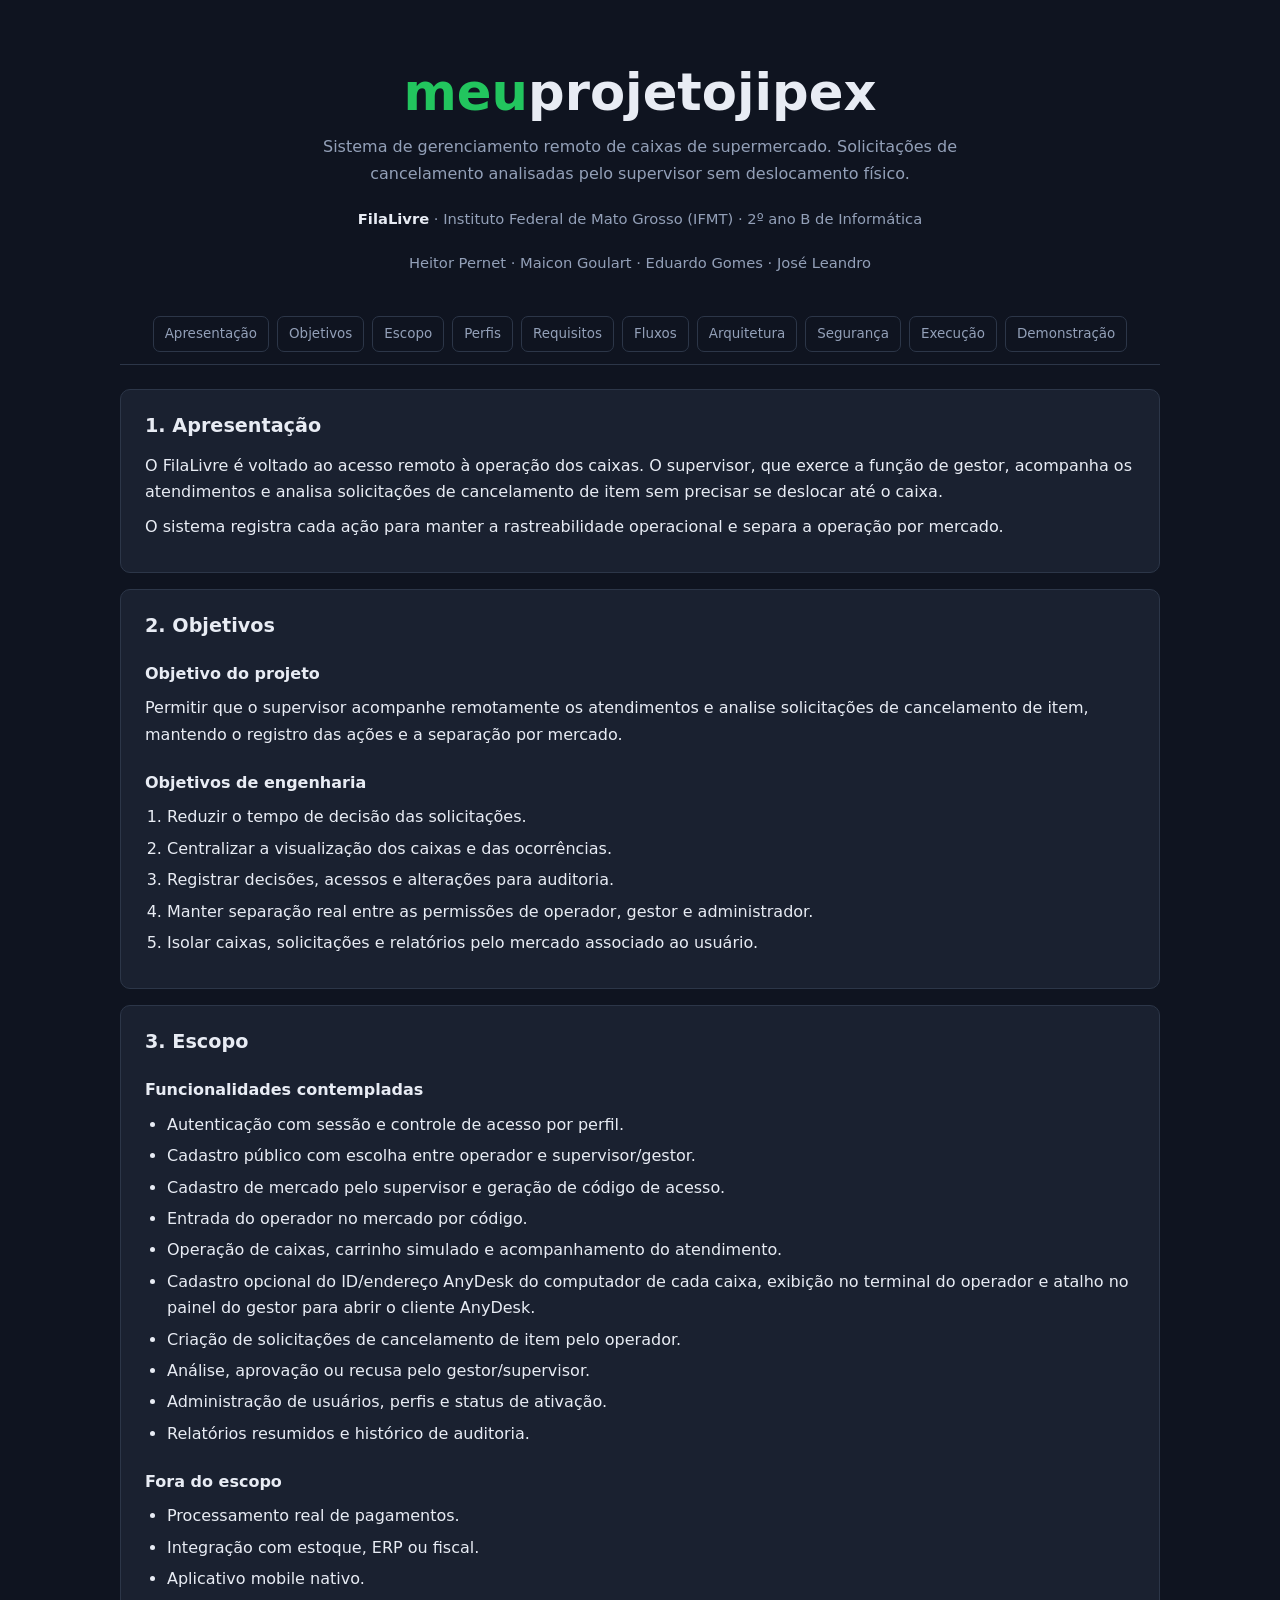
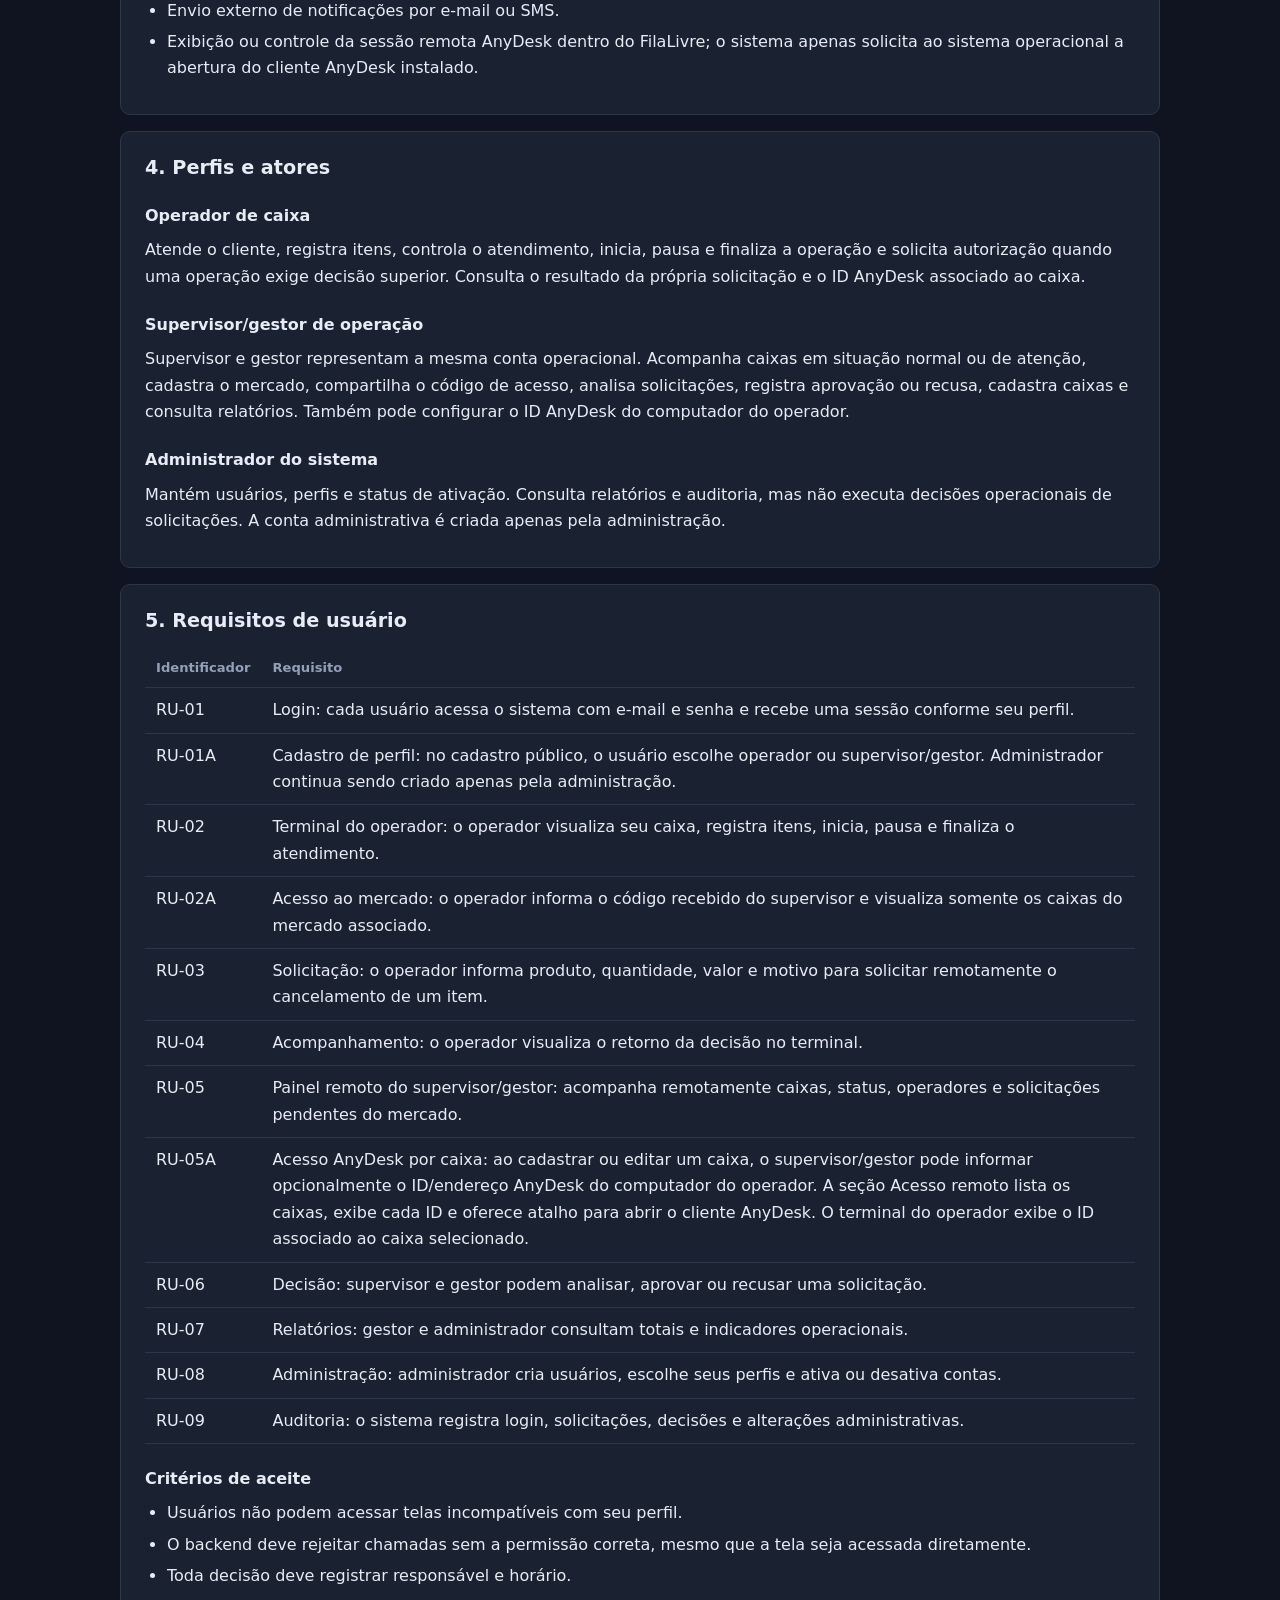
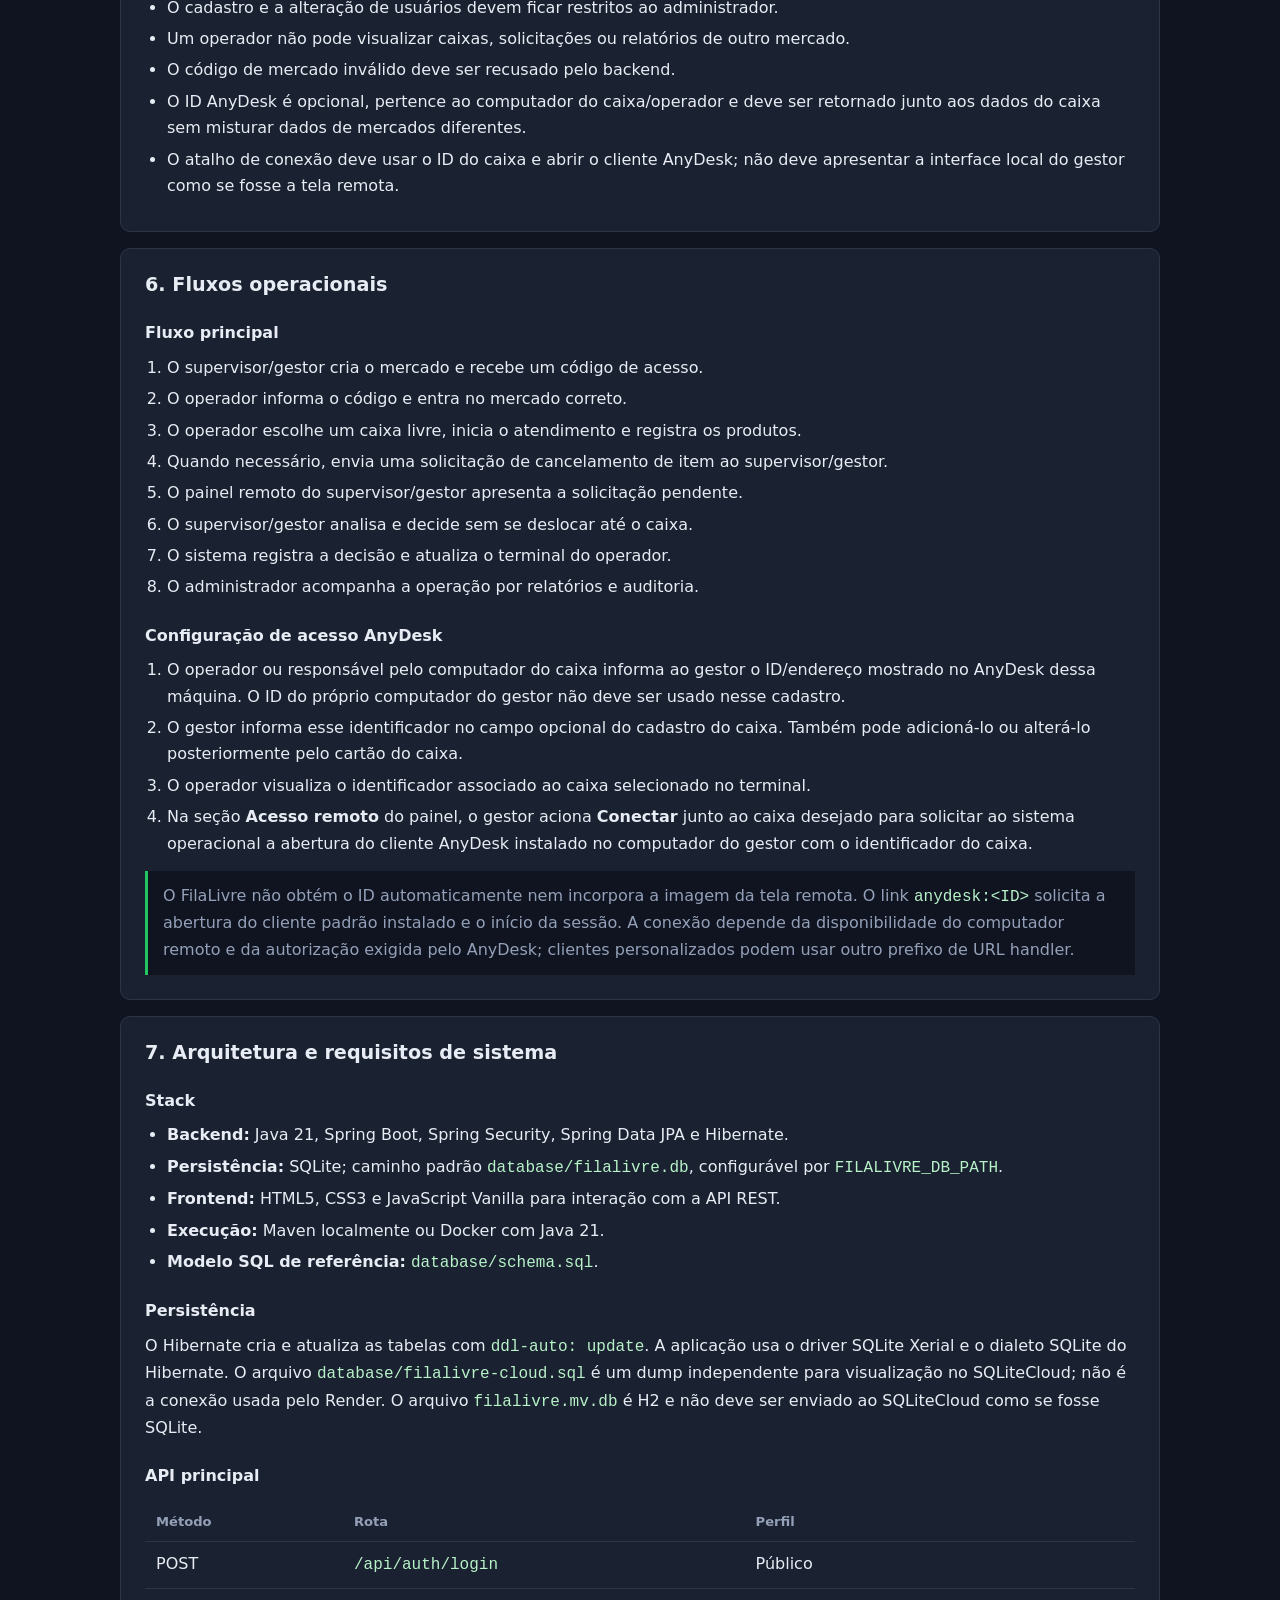
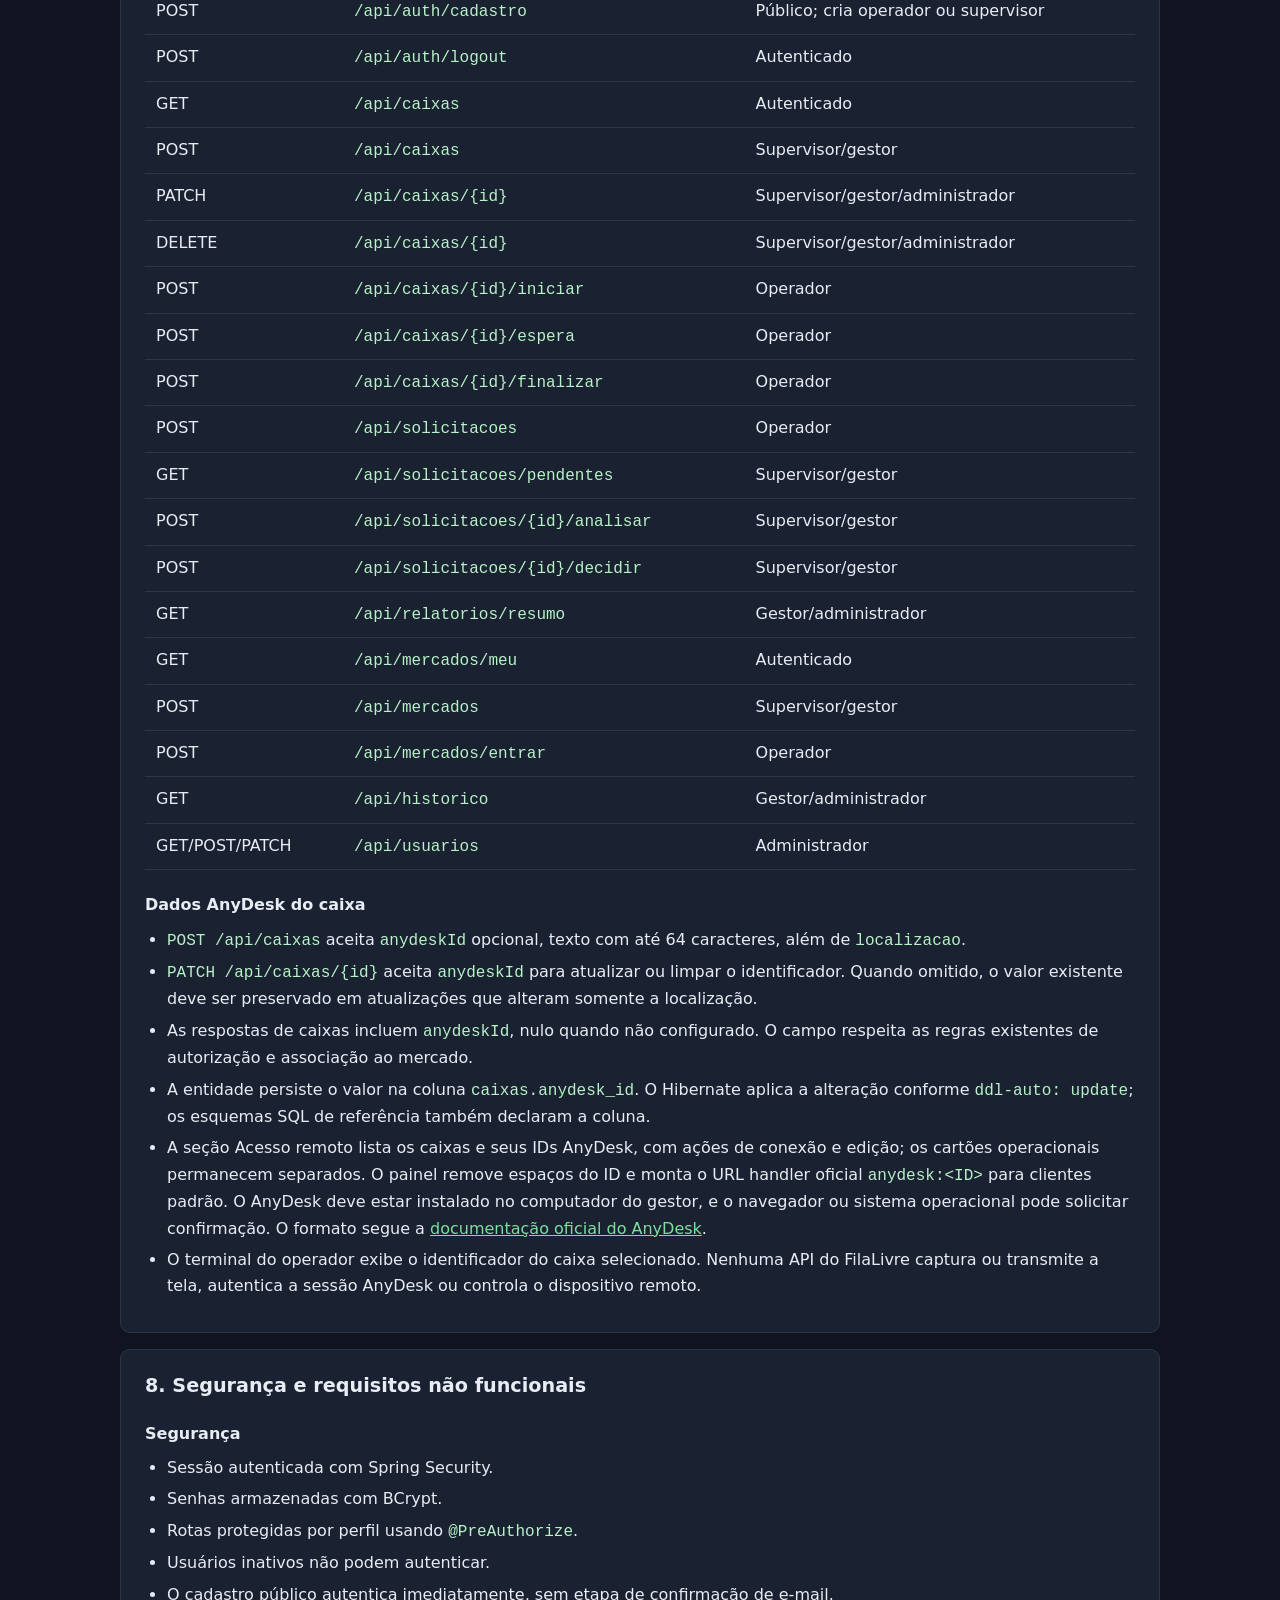
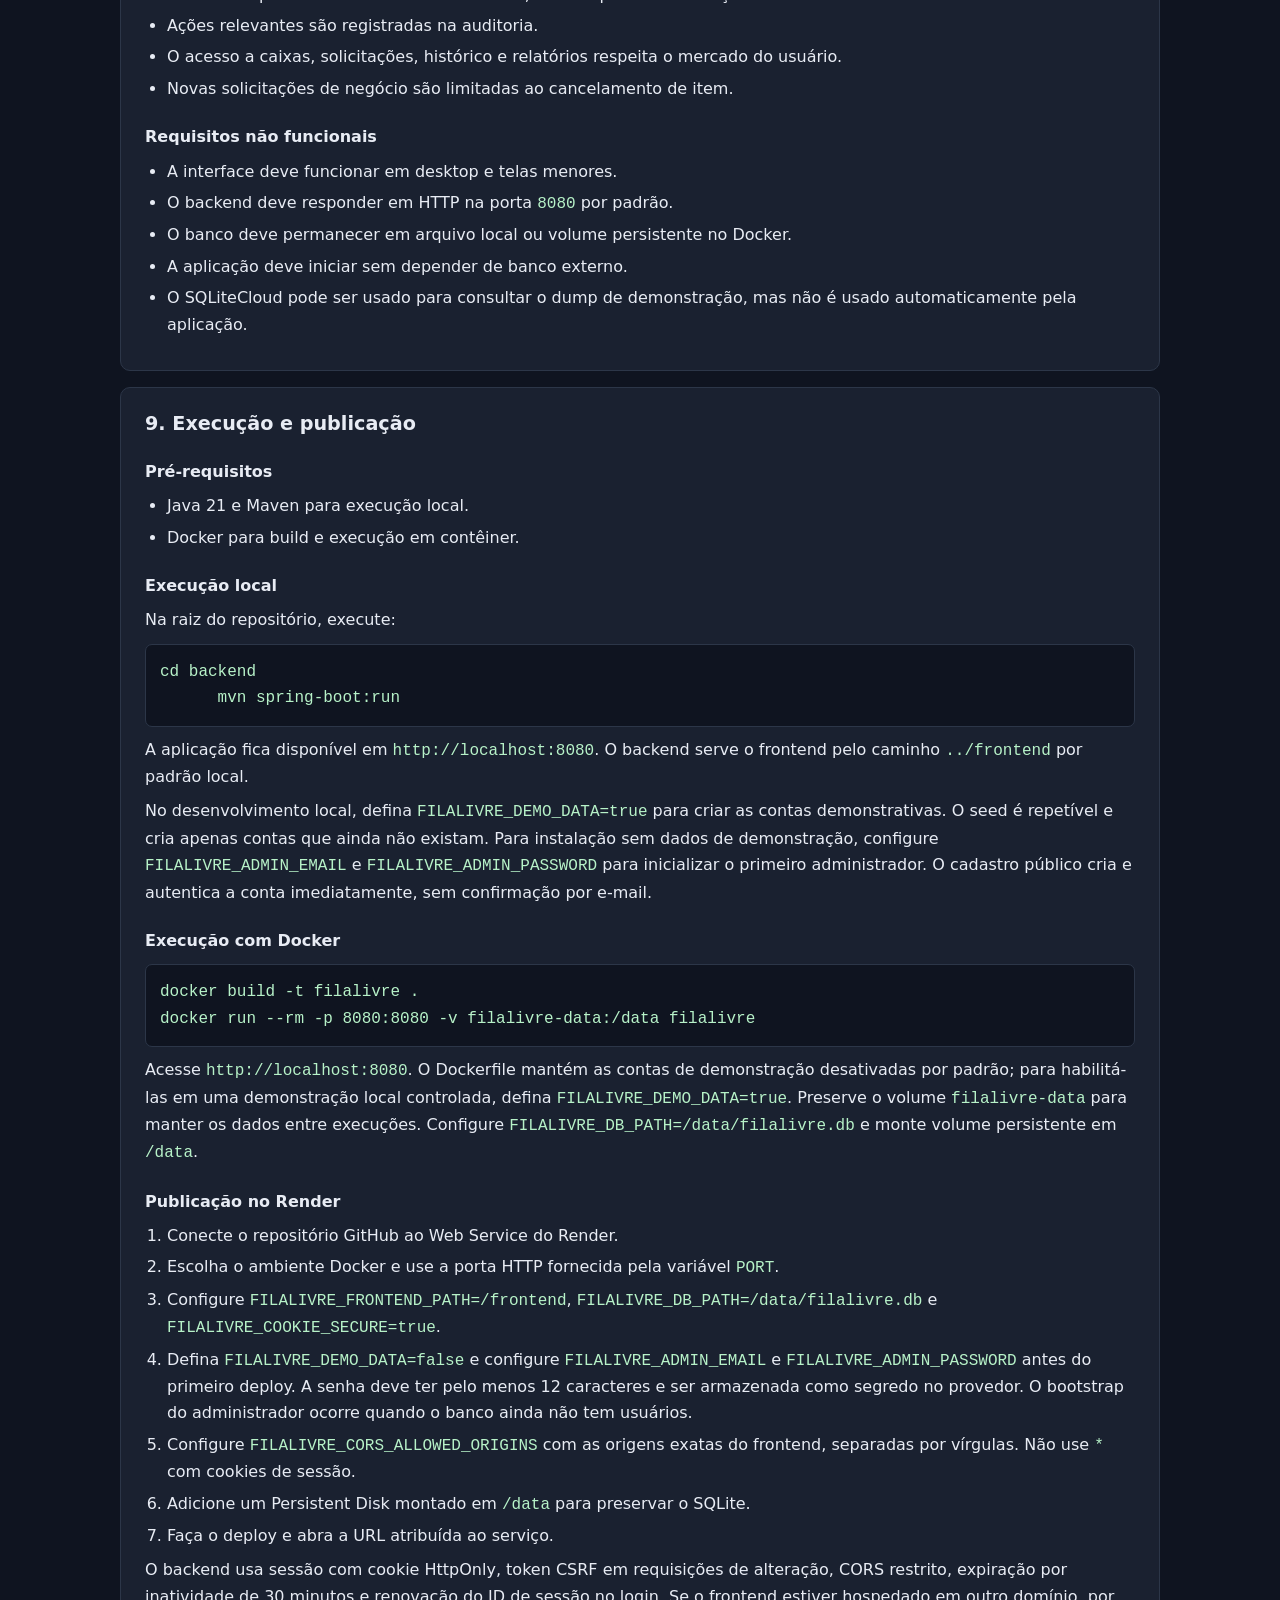
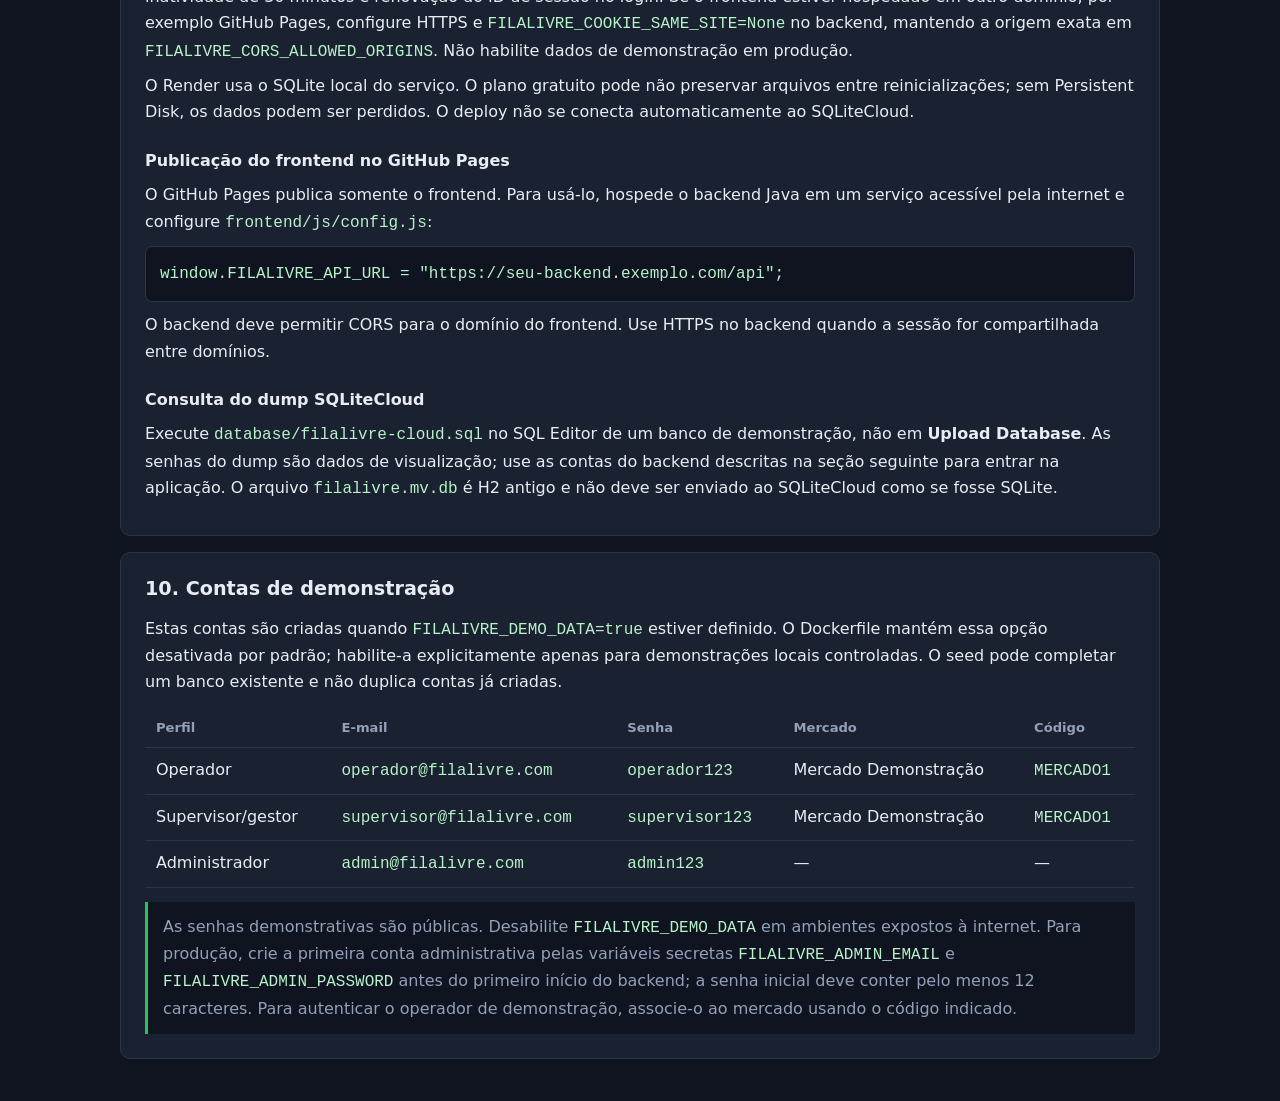
==== meuprojetojipex.html @ 3b7a2c9c "arrumando" ====
<!DOCTYPE html>
<html lang="pt-BR">
<head>
  <meta charset="UTF-8">
  <meta name="viewport" content="width=device-width, initial-scale=1.0">
  <meta name="description" content="Documento do projeto FilaLivre: escopo, requisitos, arquitetura e execução.">
  <title>meuprojetojipex</title>
  <style>
    :root {
      color-scheme: dark;
      --bg: #0f1420;
      --surface: #1a2130;
      --border: #2c3648;
      --text: #e8ecf4;
      --muted: #93a0b8;
      --green: #22c55e;
    }
    * { box-sizing: border-box; }
    html { scroll-behavior: smooth; }
    body { margin: 0; background: var(--bg); color: var(--text); font: 16px/1.65 "Segoe UI", system-ui, -apple-system, sans-serif; }
    a { color: #7ddf9d; }
    .page { width: min(100% - 32px, 1040px); margin: 0 auto; }
    .hero { padding: 64px 0 28px; text-align: center; }
    .hero h1 { margin: 0; font-size: clamp(2rem, 5vw, 3.2rem); line-height: 1.1; font-weight: 800; overflow-wrap: anywhere; }
    .hero h1 span { color: var(--green); }
    .hero p { max-width: 680px; margin: 14px auto 0; color: var(--muted); }
    .identity { margin-top: 20px; color: var(--muted); font-size: .92rem; }
    .identity strong { color: var(--text); }
    nav { position: sticky; top: 0; z-index: 2; display: flex; flex-wrap: wrap; justify-content: center; gap: 8px; padding: 12px 0; background: var(--bg); border-bottom: 1px solid var(--border); }
    nav a { padding: 6px 11px; color: var(--muted); text-decoration: none; border: 1px solid var(--border); border-radius: 7px; font-size: .84rem; }
    nav a:hover, nav a:focus-visible { color: var(--text); border-color: var(--green); }
    main { display: grid; gap: 16px; padding: 24px 0 48px; }
    section { min-width: 0; padding: 24px; background: var(--surface); border: 1px solid var(--border); border-radius: 10px; scroll-margin-top: 76px; }
    h2 { margin: 0 0 14px; font-size: 1.2rem; line-height: 1.3; }
    h3 { margin: 22px 0 8px; font-size: 1rem; }
    h3:first-child { margin-top: 0; }
    p { margin: 8px 0; }
    ul, ol { margin: 8px 0; padding-left: 22px; }
    li + li { margin-top: 5px; }
    .table-wrap { overflow-x: auto; margin: 12px 0; }
    table { width: 100%; border-collapse: collapse; min-width: 560px; }
    th, td { padding: 9px 11px; border-bottom: 1px solid var(--border); text-align: left; vertical-align: top; }
    th { color: var(--muted); font-size: .82rem; }
    code, pre { font-family: ui-monospace, SFMono-Regular, Consolas, monospace; }
    code { overflow-wrap: anywhere; color: #b7f2c8; }
    pre { overflow-x: auto; margin: 10px 0; padding: 14px; background: var(--bg); border: 1px solid var(--border); border-radius: 7px; }
    .callout { margin-top: 14px; padding: 12px 15px; border-left: 3px solid var(--green); background: var(--bg); color: var(--muted); }
    footer { padding: 0 0 30px; color: var(--muted); text-align: center; font-size: .84rem; }
    @media (max-width: 600px) { .hero { padding-top: 40px; } section { padding: 18px; } nav { justify-content: flex-start; } }
    @media print {
      :root { color-scheme: light; --bg: #fff; --surface: #fff; --border: #cbd2dc; --text: #17202d; --muted: #4c596b; --green: #16803a; }
      body { background: #fff; color: var(--text); }
      nav { display: none; }
      .hero { padding-top: 16px; }
      section { break-inside: avoid; }
      a { color: inherit; }
      pre, .callout { background: #f5f7f9; }
    }
  </style>
</head>
<body>
  <div class="page">
    <header class="hero">
      <h1><span>meu</span>projetojipex</h1>
      <p>Sistema de gerenciamento remoto de caixas de supermercado. Solicitações de cancelamento analisadas pelo supervisor sem deslocamento físico.</p>
      <div class="identity"><strong>FilaLivre</strong> · Instituto Federal de Mato Grosso (IFMT) · 2º ano B de Informática</div>
      <div class="identity">Heitor Pernet · Maicon Goulart · Eduardo Gomes · José Leandro</div>
    </header>
    <nav aria-label="Seções do documento">
      <a href="#apresentacao">Apresentação</a><a href="#objetivos">Objetivos</a><a href="#escopo">Escopo</a><a href="#perfis">Perfis</a><a href="#requisitos">Requisitos</a><a href="#fluxos">Fluxos</a><a href="#arquitetura">Arquitetura</a><a href="#seguranca">Segurança</a><a href="#execucao">Execução</a><a href="#demonstracao">Demonstração</a>
    </nav>
    <main>
      <section id="apresentacao">
        <h2>1. Apresentação</h2>
        <p>O FilaLivre é voltado ao acesso remoto à operação dos caixas. O supervisor, que exerce a função de gestor, acompanha os atendimentos e analisa solicitações de cancelamento de item sem precisar se deslocar até o caixa.</p>
        <p>O sistema registra cada ação para manter a rastreabilidade operacional e separa a operação por mercado.</p>
      </section>
      <section id="objetivos">
        <h2>2. Objetivos</h2>
        <h3>Objetivo do projeto</h3>
        <p>Permitir que o supervisor acompanhe remotamente os atendimentos e analise solicitações de cancelamento de item, mantendo o registro das ações e a separação por mercado.</p>
        <h3>Objetivos de engenharia</h3>
        <ol><li>Reduzir o tempo de decisão das solicitações.</li><li>Centralizar a visualização dos caixas e das ocorrências.</li><li>Registrar decisões, acessos e alterações para auditoria.</li><li>Manter separação real entre as permissões de operador, gestor e administrador.</li><li>Isolar caixas, solicitações e relatórios pelo mercado associado ao usuário.</li></ol>
      </section>
      <section id="escopo">
        <h2>3. Escopo</h2>
        <h3>Funcionalidades contempladas</h3>
        <ul><li>Autenticação com sessão e controle de acesso por perfil.</li><li>Cadastro público com escolha entre operador e supervisor/gestor.</li><li>Cadastro de mercado pelo supervisor e geração de código de acesso.</li><li>Entrada do operador no mercado por código.</li><li>Operação de caixas, carrinho simulado e acompanhamento do atendimento.</li><li>Cadastro opcional do ID/endereço AnyDesk do computador de cada caixa, exibição no terminal do operador e atalho no painel do gestor para abrir o cliente AnyDesk.</li><li>Criação de solicitações de cancelamento de item pelo operador.</li><li>Análise, aprovação ou recusa pelo gestor/supervisor.</li><li>Administração de usuários, perfis e status de ativação.</li><li>Relatórios resumidos e histórico de auditoria.</li></ul>
        <h3>Fora do escopo</h3>
        <ul><li>Processamento real de pagamentos.</li><li>Integração com estoque, ERP ou fiscal.</li><li>Aplicativo mobile nativo.</li><li>Envio externo de notificações por e-mail ou SMS.</li><li>Exibição ou controle da sessão remota AnyDesk dentro do FilaLivre; o sistema apenas solicita ao sistema operacional a abertura do cliente AnyDesk instalado.</li></ul>
      </section>
      <section id="perfis">
        <h2>4. Perfis e atores</h2>
        <h3>Operador de caixa</h3><p>Atende o cliente, registra itens, controla o atendimento, inicia, pausa e finaliza a operação e solicita autorização quando uma operação exige decisão superior. Consulta o resultado da própria solicitação e o ID AnyDesk associado ao caixa.</p>
        <h3>Supervisor/gestor de operação</h3><p>Supervisor e gestor representam a mesma conta operacional. Acompanha caixas em situação normal ou de atenção, cadastra o mercado, compartilha o código de acesso, analisa solicitações, registra aprovação ou recusa, cadastra caixas e consulta relatórios. Também pode configurar o ID AnyDesk do computador do operador.</p>
        <h3>Administrador do sistema</h3><p>Mantém usuários, perfis e status de ativação. Consulta relatórios e auditoria, mas não executa decisões operacionais de solicitações. A conta administrativa é criada apenas pela administração.</p>
      </section>
      <section id="requisitos">
        <h2>5. Requisitos de usuário</h2>
        <div class="table-wrap"><table><thead><tr><th>Identificador</th><th>Requisito</th></tr></thead><tbody>
          <tr><td>RU-01</td><td>Login: cada usuário acessa o sistema com e-mail e senha e recebe uma sessão conforme seu perfil.</td></tr>
          <tr><td>RU-01A</td><td>Cadastro de perfil: no cadastro público, o usuário escolhe operador ou supervisor/gestor. Administrador continua sendo criado apenas pela administração.</td></tr>
          <tr><td>RU-02</td><td>Terminal do operador: o operador visualiza seu caixa, registra itens, inicia, pausa e finaliza o atendimento.</td></tr>
          <tr><td>RU-02A</td><td>Acesso ao mercado: o operador informa o código recebido do supervisor e visualiza somente os caixas do mercado associado.</td></tr>
          <tr><td>RU-03</td><td>Solicitação: o operador informa produto, quantidade, valor e motivo para solicitar remotamente o cancelamento de um item.</td></tr>
          <tr><td>RU-04</td><td>Acompanhamento: o operador visualiza o retorno da decisão no terminal.</td></tr>
          <tr><td>RU-05</td><td>Painel remoto do supervisor/gestor: acompanha remotamente caixas, status, operadores e solicitações pendentes do mercado.</td></tr>
          <tr><td>RU-05A</td><td>Acesso AnyDesk por caixa: ao cadastrar ou editar um caixa, o supervisor/gestor pode informar opcionalmente o ID/endereço AnyDesk do computador do operador. A seção Acesso remoto lista os caixas, exibe cada ID e oferece atalho para abrir o cliente AnyDesk. O terminal do operador exibe o ID associado ao caixa selecionado.</td></tr>
          <tr><td>RU-06</td><td>Decisão: supervisor e gestor podem analisar, aprovar ou recusar uma solicitação.</td></tr>
          <tr><td>RU-07</td><td>Relatórios: gestor e administrador consultam totais e indicadores operacionais.</td></tr>
          <tr><td>RU-08</td><td>Administração: administrador cria usuários, escolhe seus perfis e ativa ou desativa contas.</td></tr>
          <tr><td>RU-09</td><td>Auditoria: o sistema registra login, solicitações, decisões e alterações administrativas.</td></tr>
        </tbody></table></div>
        <h3>Critérios de aceite</h3>
        <ul><li>Usuários não podem acessar telas incompatíveis com seu perfil.</li><li>O backend deve rejeitar chamadas sem a permissão correta, mesmo que a tela seja acessada diretamente.</li><li>Toda decisão deve registrar responsável e horário.</li><li>O cadastro e a alteração de usuários devem ficar restritos ao administrador.</li><li>Um operador não pode visualizar caixas, solicitações ou relatórios de outro mercado.</li><li>O código de mercado inválido deve ser recusado pelo backend.</li><li>O ID AnyDesk é opcional, pertence ao computador do caixa/operador e deve ser retornado junto aos dados do caixa sem misturar dados de mercados diferentes.</li><li>O atalho de conexão deve usar o ID do caixa e abrir o cliente AnyDesk; não deve apresentar a interface local do gestor como se fosse a tela remota.</li></ul>
      </section>
      <section id="fluxos">
        <h2>6. Fluxos operacionais</h2>
        <h3>Fluxo principal</h3>
        <ol><li>O supervisor/gestor cria o mercado e recebe um código de acesso.</li><li>O operador informa o código e entra no mercado correto.</li><li>O operador escolhe um caixa livre, inicia o atendimento e registra os produtos.</li><li>Quando necessário, envia uma solicitação de cancelamento de item ao supervisor/gestor.</li><li>O painel remoto do supervisor/gestor apresenta a solicitação pendente.</li><li>O supervisor/gestor analisa e decide sem se deslocar até o caixa.</li><li>O sistema registra a decisão e atualiza o terminal do operador.</li><li>O administrador acompanha a operação por relatórios e auditoria.</li></ol>
        <h3>Configuração de acesso AnyDesk</h3>
        <ol><li>O operador ou responsável pelo computador do caixa informa ao gestor o ID/endereço mostrado no AnyDesk dessa máquina. O ID do próprio computador do gestor não deve ser usado nesse cadastro.</li><li>O gestor informa esse identificador no campo opcional do cadastro do caixa. Também pode adicioná-lo ou alterá-lo posteriormente pelo cartão do caixa.</li><li>O operador visualiza o identificador associado ao caixa selecionado no terminal.</li><li>Na seção <strong>Acesso remoto</strong> do painel, o gestor aciona <strong>Conectar</strong> junto ao caixa desejado para solicitar ao sistema operacional a abertura do cliente AnyDesk instalado no computador do gestor com o identificador do caixa.</li></ol>
        <div class="callout">O FilaLivre não obtém o ID automaticamente nem incorpora a imagem da tela remota. O link <code>anydesk:&lt;ID&gt;</code> solicita a abertura do cliente padrão instalado e o início da sessão. A conexão depende da disponibilidade do computador remoto e da autorização exigida pelo AnyDesk; clientes personalizados podem usar outro prefixo de URL handler.</div>
      </section>
      <section id="arquitetura">
        <h2>7. Arquitetura e requisitos de sistema</h2>
        <h3>Stack</h3>
        <ul><li><strong>Backend:</strong> Java 21, Spring Boot, Spring Security, Spring Data JPA e Hibernate.</li><li><strong>Persistência:</strong> SQLite; caminho padrão <code>database/filalivre.db</code>, configurável por <code>FILALIVRE_DB_PATH</code>.</li><li><strong>Frontend:</strong> HTML5, CSS3 e JavaScript Vanilla para interação com a API REST.</li><li><strong>Execução:</strong> Maven localmente ou Docker com Java 21.</li><li><strong>Modelo SQL de referência:</strong> <code>database/schema.sql</code>.</li></ul>
        <h3>Persistência</h3><p>O Hibernate cria e atualiza as tabelas com <code>ddl-auto: update</code>. A aplicação usa o driver SQLite Xerial e o dialeto SQLite do Hibernate. O arquivo <code>database/filalivre-cloud.sql</code> é um dump independente para visualização no SQLiteCloud; não é a conexão usada pelo Render. O arquivo <code>filalivre.mv.db</code> é H2 e não deve ser enviado ao SQLiteCloud como se fosse SQLite.</p>
        <h3>API principal</h3>
        <div class="table-wrap"><table><thead><tr><th>Método</th><th>Rota</th><th>Perfil</th></tr></thead><tbody>
          <tr><td>POST</td><td><code>/api/auth/login</code></td><td>Público</td></tr><tr><td>POST</td><td><code>/api/auth/cadastro</code></td><td>Público; cria operador ou supervisor</td></tr><tr><td>POST</td><td><code>/api/auth/logout</code></td><td>Autenticado</td></tr>
          <tr><td>GET</td><td><code>/api/caixas</code></td><td>Autenticado</td></tr><tr><td>POST</td><td><code>/api/caixas</code></td><td>Supervisor/gestor</td></tr><tr><td>PATCH</td><td><code>/api/caixas/{id}</code></td><td>Supervisor/gestor/administrador</td></tr><tr><td>DELETE</td><td><code>/api/caixas/{id}</code></td><td>Supervisor/gestor/administrador</td></tr>
          <tr><td>POST</td><td><code>/api/caixas/{id}/iniciar</code></td><td>Operador</td></tr><tr><td>POST</td><td><code>/api/caixas/{id}/espera</code></td><td>Operador</td></tr><tr><td>POST</td><td><code>/api/caixas/{id}/finalizar</code></td><td>Operador</td></tr>
          <tr><td>POST</td><td><code>/api/solicitacoes</code></td><td>Operador</td></tr><tr><td>GET</td><td><code>/api/solicitacoes/pendentes</code></td><td>Supervisor/gestor</td></tr><tr><td>POST</td><td><code>/api/solicitacoes/{id}/analisar</code></td><td>Supervisor/gestor</td></tr><tr><td>POST</td><td><code>/api/solicitacoes/{id}/decidir</code></td><td>Supervisor/gestor</td></tr>
          <tr><td>GET</td><td><code>/api/relatorios/resumo</code></td><td>Gestor/administrador</td></tr><tr><td>GET</td><td><code>/api/mercados/meu</code></td><td>Autenticado</td></tr><tr><td>POST</td><td><code>/api/mercados</code></td><td>Supervisor/gestor</td></tr><tr><td>POST</td><td><code>/api/mercados/entrar</code></td><td>Operador</td></tr><tr><td>GET</td><td><code>/api/historico</code></td><td>Gestor/administrador</td></tr><tr><td>GET/POST/PATCH</td><td><code>/api/usuarios</code></td><td>Administrador</td></tr>
        </tbody></table></div>
        <h3>Dados AnyDesk do caixa</h3>
        <ul><li><code>POST /api/caixas</code> aceita <code>anydeskId</code> opcional, texto com até 64 caracteres, além de <code>localizacao</code>.</li><li><code>PATCH /api/caixas/{id}</code> aceita <code>anydeskId</code> para atualizar ou limpar o identificador. Quando omitido, o valor existente deve ser preservado em atualizações que alteram somente a localização.</li><li>As respostas de caixas incluem <code>anydeskId</code>, nulo quando não configurado. O campo respeita as regras existentes de autorização e associação ao mercado.</li><li>A entidade persiste o valor na coluna <code>caixas.anydesk_id</code>. O Hibernate aplica a alteração conforme <code>ddl-auto: update</code>; os esquemas SQL de referência também declaram a coluna.</li><li>A seção Acesso remoto lista os caixas e seus IDs AnyDesk, com ações de conexão e edição; os cartões operacionais permanecem separados. O painel remove espaços do ID e monta o URL handler oficial <code>anydesk:&lt;ID&gt;</code> para clientes padrão. O AnyDesk deve estar instalado no computador do gestor, e o navegador ou sistema operacional pode solicitar confirmação. O formato segue a <a href="https://support.anydesk.com/docs/url-handler">documentação oficial do AnyDesk</a>.</li><li>O terminal do operador exibe o identificador do caixa selecionado. Nenhuma API do FilaLivre captura ou transmite a tela, autentica a sessão AnyDesk ou controla o dispositivo remoto.</li></ul>
      </section>
      <section id="seguranca">
        <h2>8. Segurança e requisitos não funcionais</h2>
        <h3>Segurança</h3>
        <ul><li>Sessão autenticada com Spring Security.</li><li>Senhas armazenadas com BCrypt.</li><li>Rotas protegidas por perfil usando <code>@PreAuthorize</code>.</li><li>Usuários inativos não podem autenticar.</li><li>O cadastro público autentica imediatamente, sem etapa de confirmação de e-mail.</li><li>Ações relevantes são registradas na auditoria.</li><li>O acesso a caixas, solicitações, histórico e relatórios respeita o mercado do usuário.</li><li>Novas solicitações de negócio são limitadas ao cancelamento de item.</li></ul>
        <h3>Requisitos não funcionais</h3>
        <ul><li>A interface deve funcionar em desktop e telas menores.</li><li>O backend deve responder em HTTP na porta <code>8080</code> por padrão.</li><li>O banco deve permanecer em arquivo local ou volume persistente no Docker.</li><li>A aplicação deve iniciar sem depender de banco externo.</li><li>O SQLiteCloud pode ser usado para consultar o dump de demonstração, mas não é usado automaticamente pela aplicação.</li></ul>
      </section>
      <section id="execucao">
        <h2>9. Execução e publicação</h2>
        <h3>Pré-requisitos</h3><ul><li>Java 21 e Maven para execução local.</li><li>Docker para build e execução em contêiner.</li></ul>
        <h3>Execução local</h3><p>Na raiz do repositório, execute:</p><pre><code>cd backend
      mvn spring-boot:run</code></pre>
        <p>A aplicação fica disponível em <code>http://localhost:8080</code>. O backend serve o frontend pelo caminho <code>../frontend</code> por padrão local.</p>
        <p>No desenvolvimento local, defina <code>FILALIVRE_DEMO_DATA=true</code> para criar as contas demonstrativas. O seed é repetível e cria apenas contas que ainda não existam. Para instalação sem dados de demonstração, configure <code>FILALIVRE_ADMIN_EMAIL</code> e <code>FILALIVRE_ADMIN_PASSWORD</code> para inicializar o primeiro administrador. O cadastro público cria e autentica a conta imediatamente, sem confirmação por e-mail.</p>
        <h3>Execução com Docker</h3><pre><code>docker build -t filalivre .
docker run --rm -p 8080:8080 -v filalivre-data:/data filalivre</code></pre>
        <p>Acesse <code>http://localhost:8080</code>. O Dockerfile mantém as contas de demonstração desativadas por padrão; para habilitá-las em uma demonstração local controlada, defina <code>FILALIVRE_DEMO_DATA=true</code>. Preserve o volume <code>filalivre-data</code> para manter os dados entre execuções. Configure <code>FILALIVRE_DB_PATH=/data/filalivre.db</code> e monte volume persistente em <code>/data</code>.</p>
        <h3>Publicação no Render</h3>
        <ol><li>Conecte o repositório GitHub ao Web Service do Render.</li><li>Escolha o ambiente Docker e use a porta HTTP fornecida pela variável <code>PORT</code>.</li><li>Configure <code>FILALIVRE_FRONTEND_PATH=/frontend</code>, <code>FILALIVRE_DB_PATH=/data/filalivre.db</code> e <code>FILALIVRE_COOKIE_SECURE=true</code>.</li><li>Defina <code>FILALIVRE_DEMO_DATA=false</code> e configure <code>FILALIVRE_ADMIN_EMAIL</code> e <code>FILALIVRE_ADMIN_PASSWORD</code> antes do primeiro deploy. A senha deve ter pelo menos 12 caracteres e ser armazenada como segredo no provedor. O bootstrap do administrador ocorre quando o banco ainda não tem usuários.</li><li>Configure <code>FILALIVRE_CORS_ALLOWED_ORIGINS</code> com as origens exatas do frontend, separadas por vírgulas. Não use <code>*</code> com cookies de sessão.</li><li>Adicione um Persistent Disk montado em <code>/data</code> para preservar o SQLite.</li><li>Faça o deploy e abra a URL atribuída ao serviço.</li></ol>
        <p>O backend usa sessão com cookie HttpOnly, token CSRF em requisições de alteração, CORS restrito, expiração por inatividade de 30 minutos e renovação do ID de sessão no login. Se o frontend estiver hospedado em outro domínio, por exemplo GitHub Pages, configure HTTPS e <code>FILALIVRE_COOKIE_SAME_SITE=None</code> no backend, mantendo a origem exata em <code>FILALIVRE_CORS_ALLOWED_ORIGINS</code>. Não habilite dados de demonstração em produção.</p>
        <p>O Render usa o SQLite local do serviço. O plano gratuito pode não preservar arquivos entre reinicializações; sem Persistent Disk, os dados podem ser perdidos. O deploy não se conecta automaticamente ao SQLiteCloud.</p>
        <h3>Publicação do frontend no GitHub Pages</h3><p>O GitHub Pages publica somente o frontend. Para usá-lo, hospede o backend Java em um serviço acessível pela internet e configure <code>frontend/js/config.js</code>:</p><pre><code>window.FILALIVRE_API_URL = "https://seu-backend.exemplo.com/api";</code></pre><p>O backend deve permitir CORS para o domínio do frontend. Use HTTPS no backend quando a sessão for compartilhada entre domínios.</p>
        <h3>Consulta do dump SQLiteCloud</h3><p>Execute <code>database/filalivre-cloud.sql</code> no SQL Editor de um banco de demonstração, não em <strong>Upload Database</strong>. As senhas do dump são dados de visualização; use as contas do backend descritas na seção seguinte para entrar na aplicação. O arquivo <code>filalivre.mv.db</code> é H2 antigo e não deve ser enviado ao SQLiteCloud como se fosse SQLite.</p>
      </section>
      <section id="demonstracao">
        <h2>10. Contas de demonstração</h2>
        <p>Estas contas são criadas quando <code>FILALIVRE_DEMO_DATA=true</code> estiver definido. O Dockerfile mantém essa opção desativada por padrão; habilite-a explicitamente apenas para demonstrações locais controladas. O seed pode completar um banco existente e não duplica contas já criadas.</p>
        <div class="table-wrap"><table><thead><tr><th>Perfil</th><th>E-mail</th><th>Senha</th><th>Mercado</th><th>Código</th></tr></thead><tbody>
          <tr><td>Operador</td><td><code>operador@filalivre.com</code></td><td><code>operador123</code></td><td>Mercado Demonstração</td><td><code>MERCADO1</code></td></tr>
          <tr><td>Supervisor/gestor</td><td><code>supervisor@filalivre.com</code></td><td><code>supervisor123</code></td><td>Mercado Demonstração</td><td><code>MERCADO1</code></td></tr>
          <tr><td>Administrador</td><td><code>admin@filalivre.com</code></td><td><code>admin123</code></td><td>—</td><td>—</td></tr>
        </tbody></table></div>
        <div class="callout">As senhas demonstrativas são públicas. Desabilite <code>FILALIVRE_DEMO_DATA</code> em ambientes expostos à internet. Para produção, crie a primeira conta administrativa pelas variáveis secretas <code>FILALIVRE_ADMIN_EMAIL</code> e <code>FILALIVRE_ADMIN_PASSWORD</code> antes do primeiro início do backend; a senha inicial deve conter pelo menos 12 caracteres. Para autenticar o operador de demonstração, associe-o ao mercado usando o código indicado.</div>
      </section>
    </main>
    <footer>Documento do projeto FilaLivre · Instituto Federal de Mato Grosso (IFMT)</footer>
  </div>
</body>
</html>
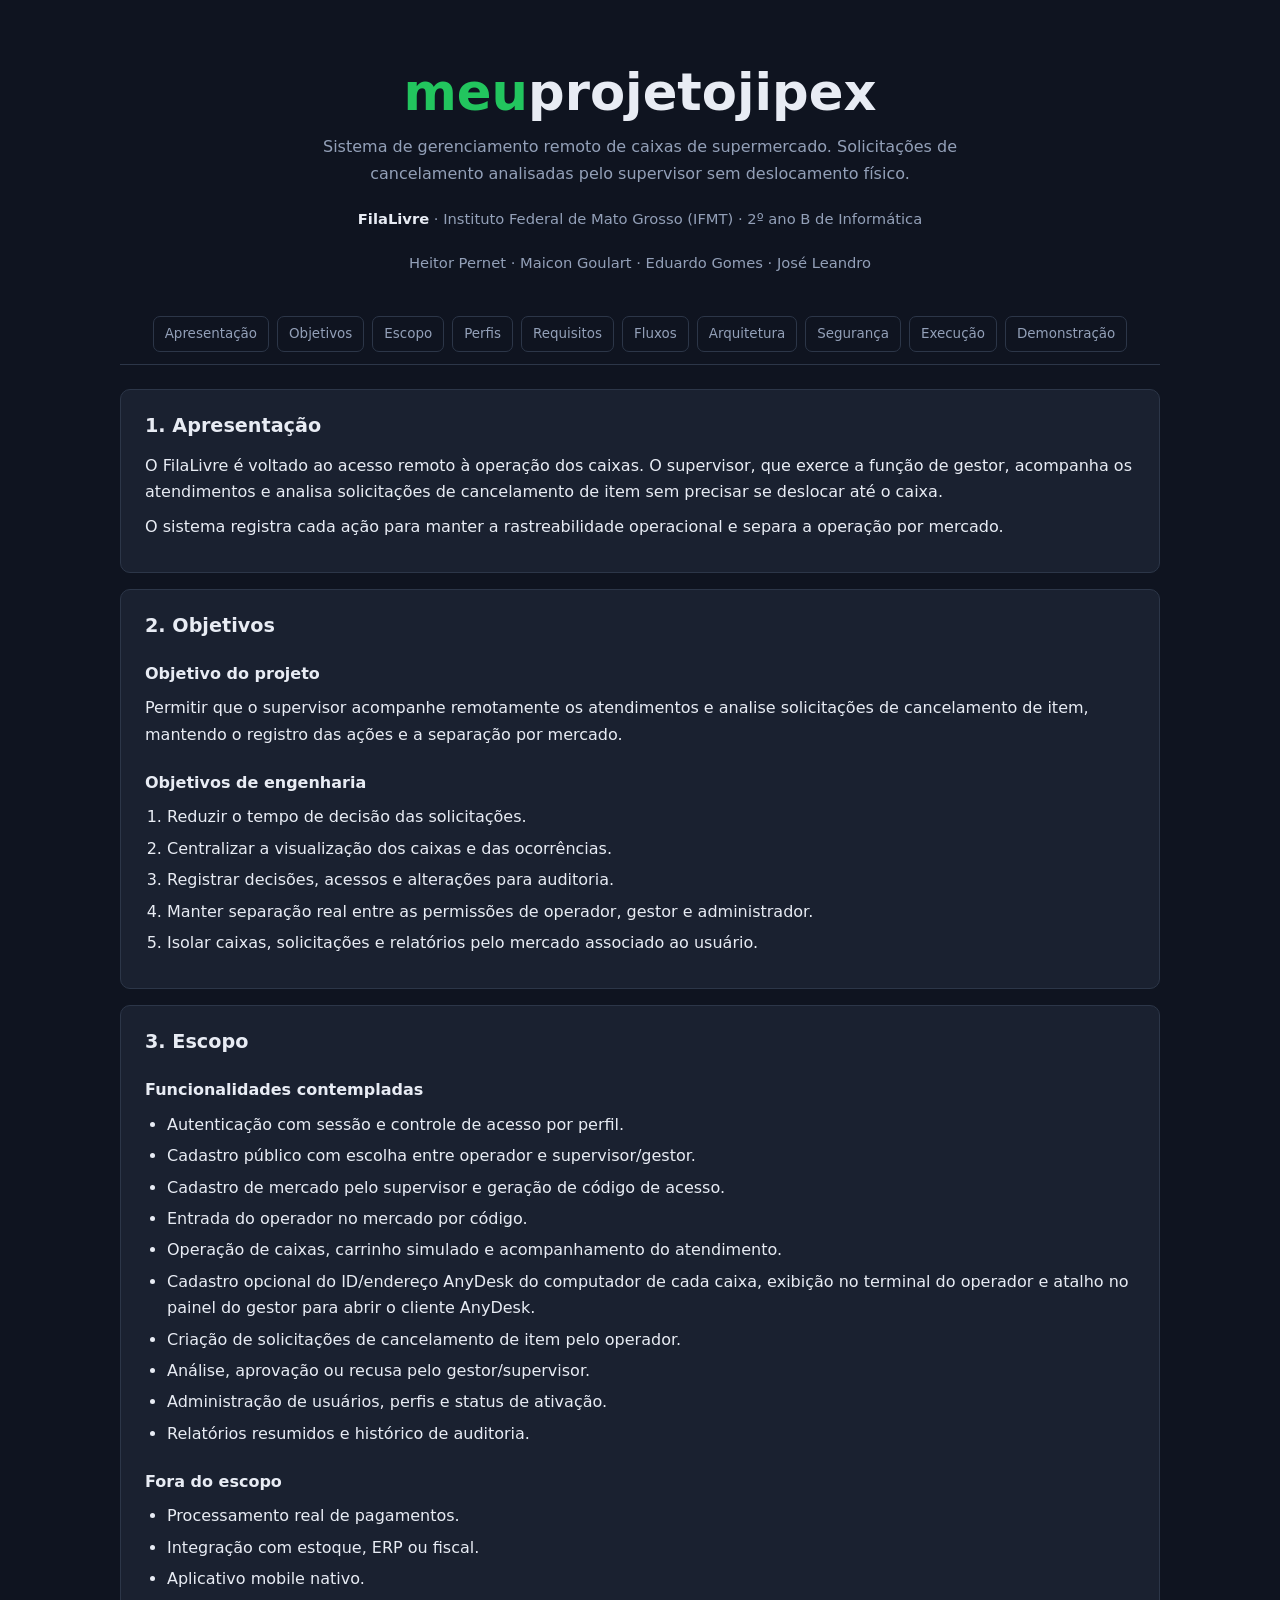
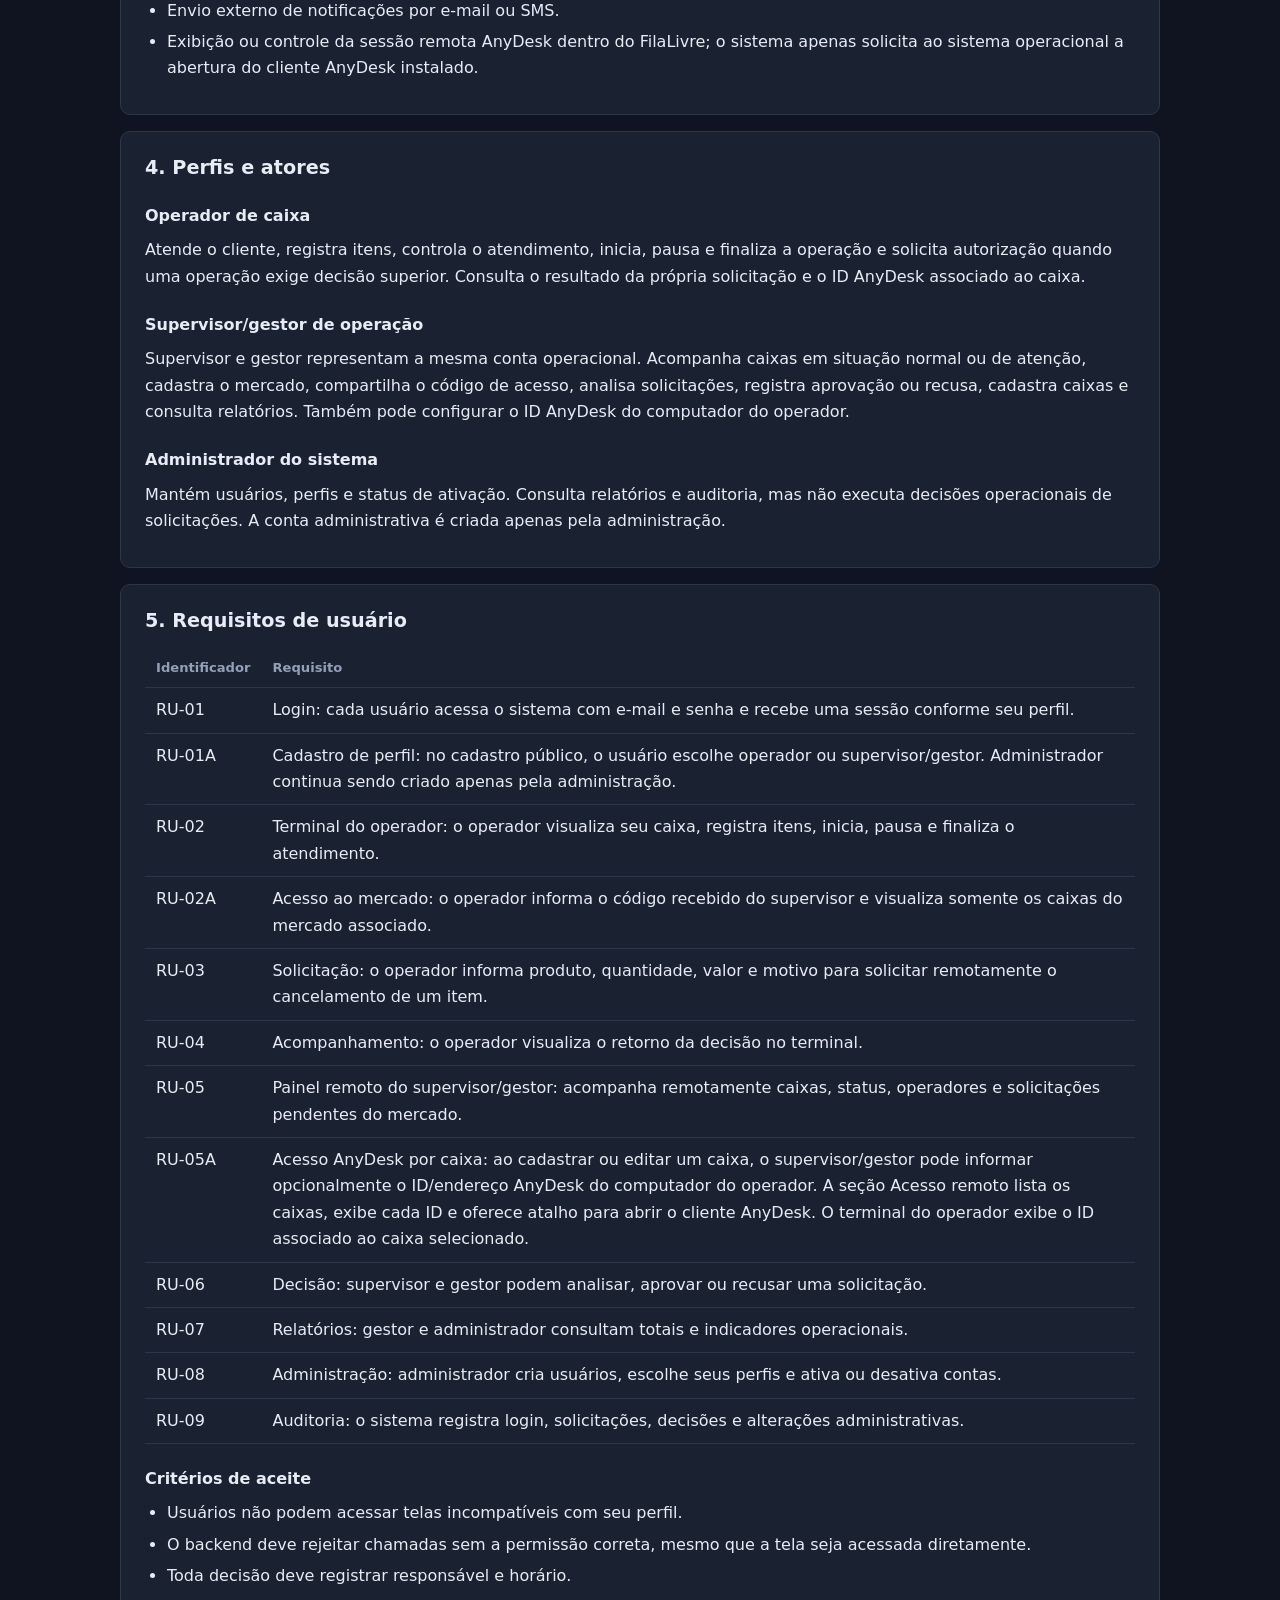
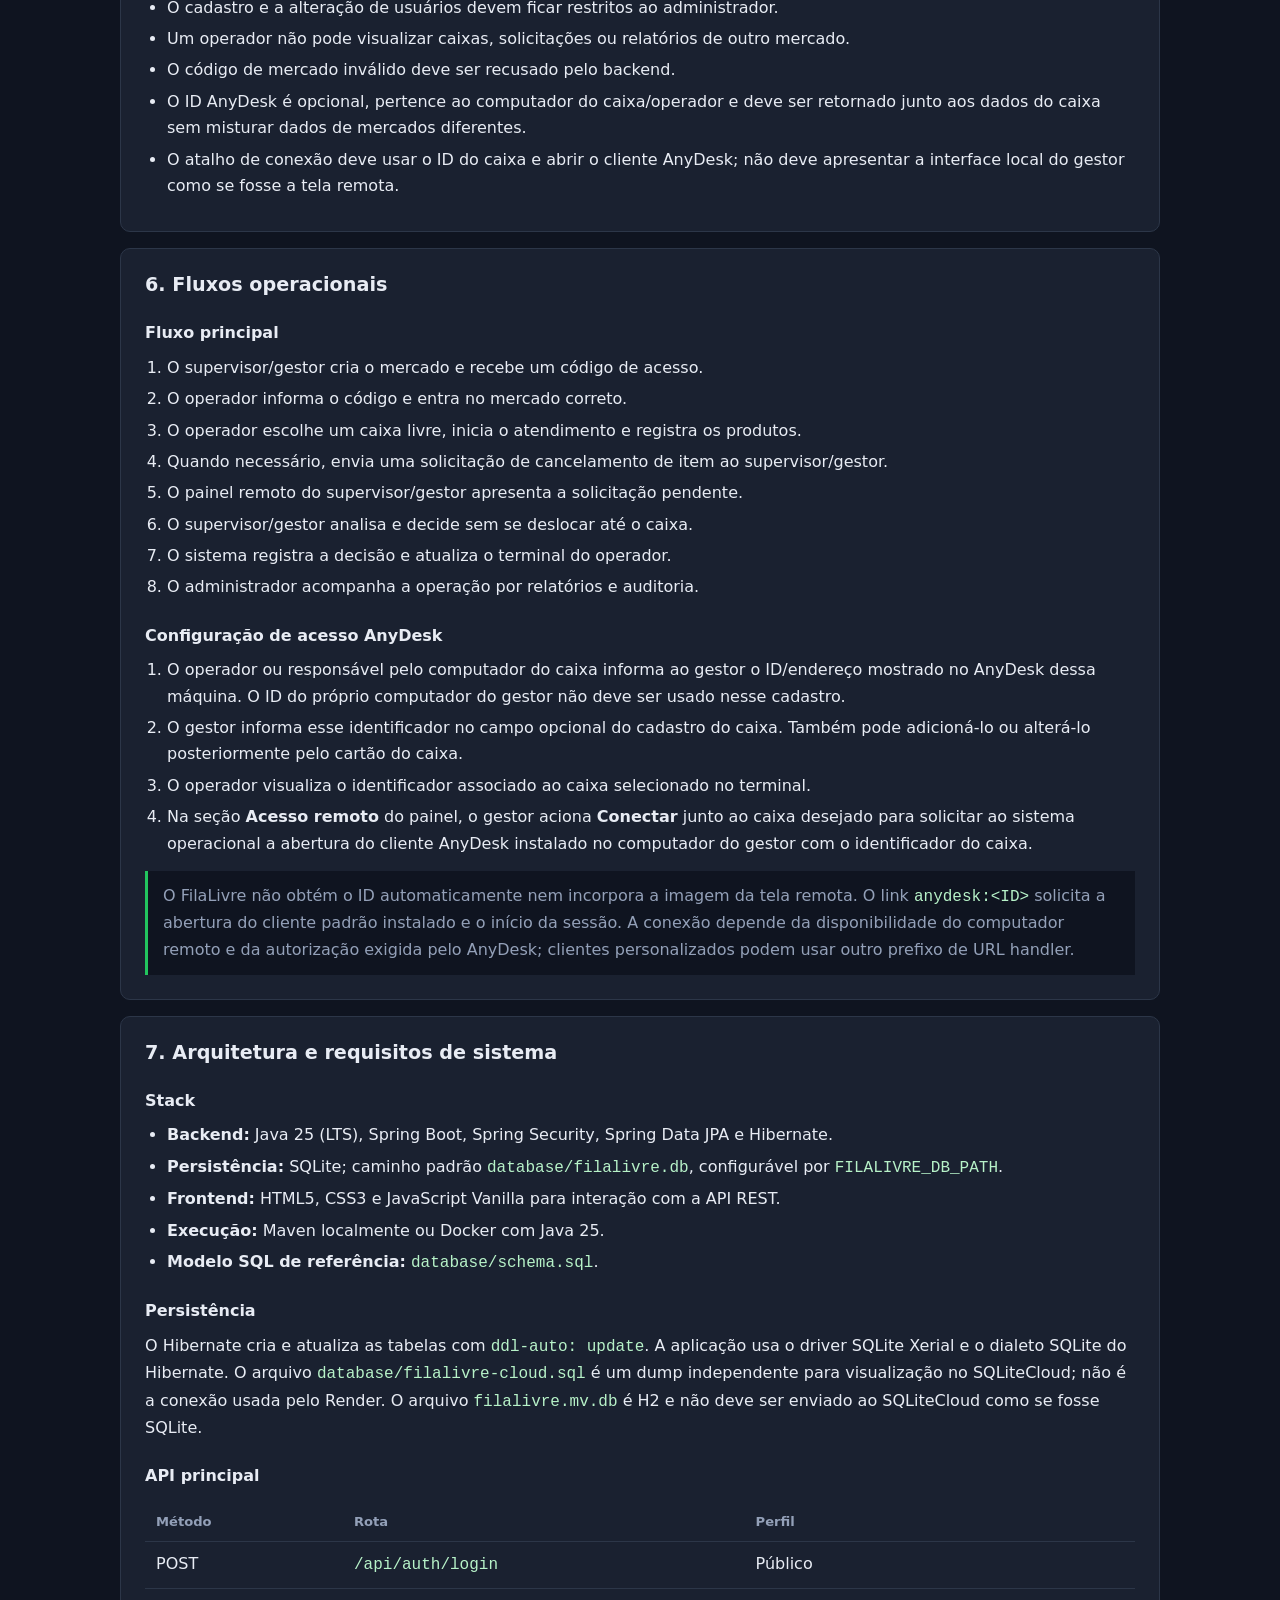
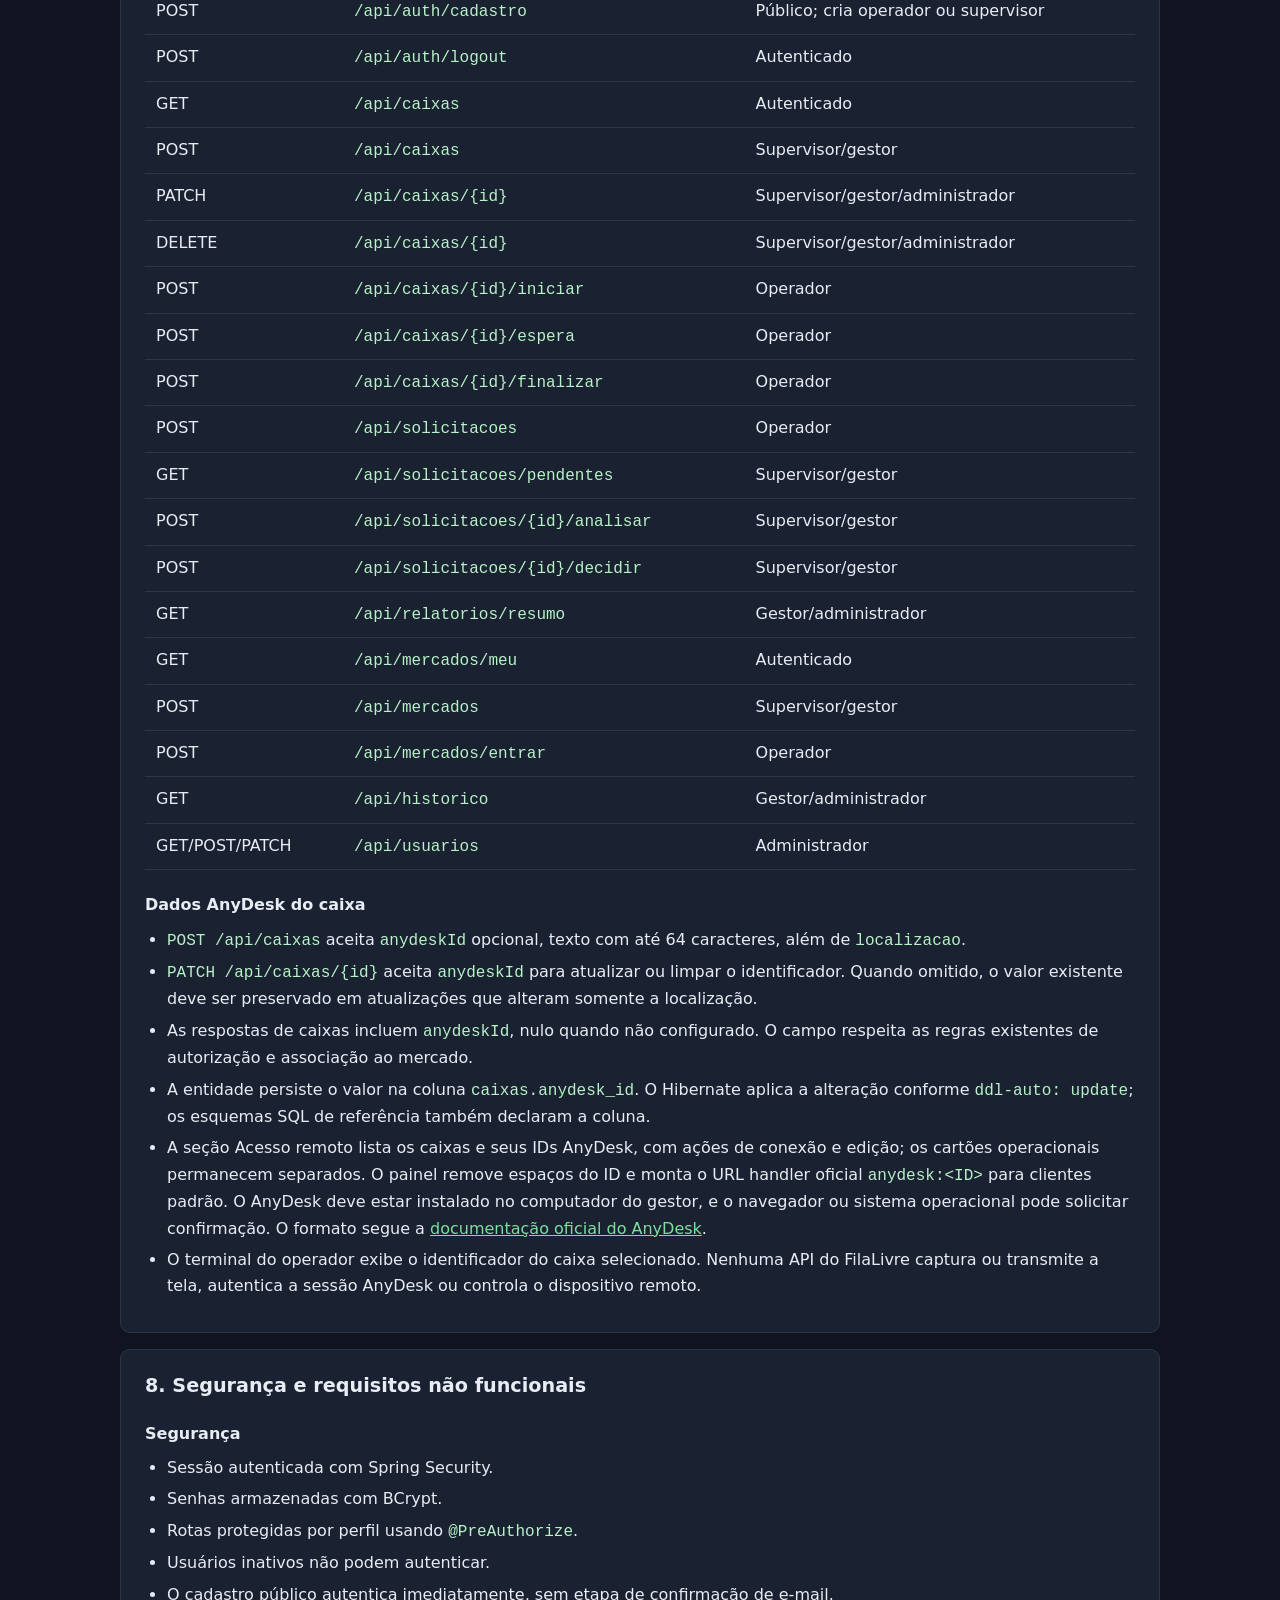
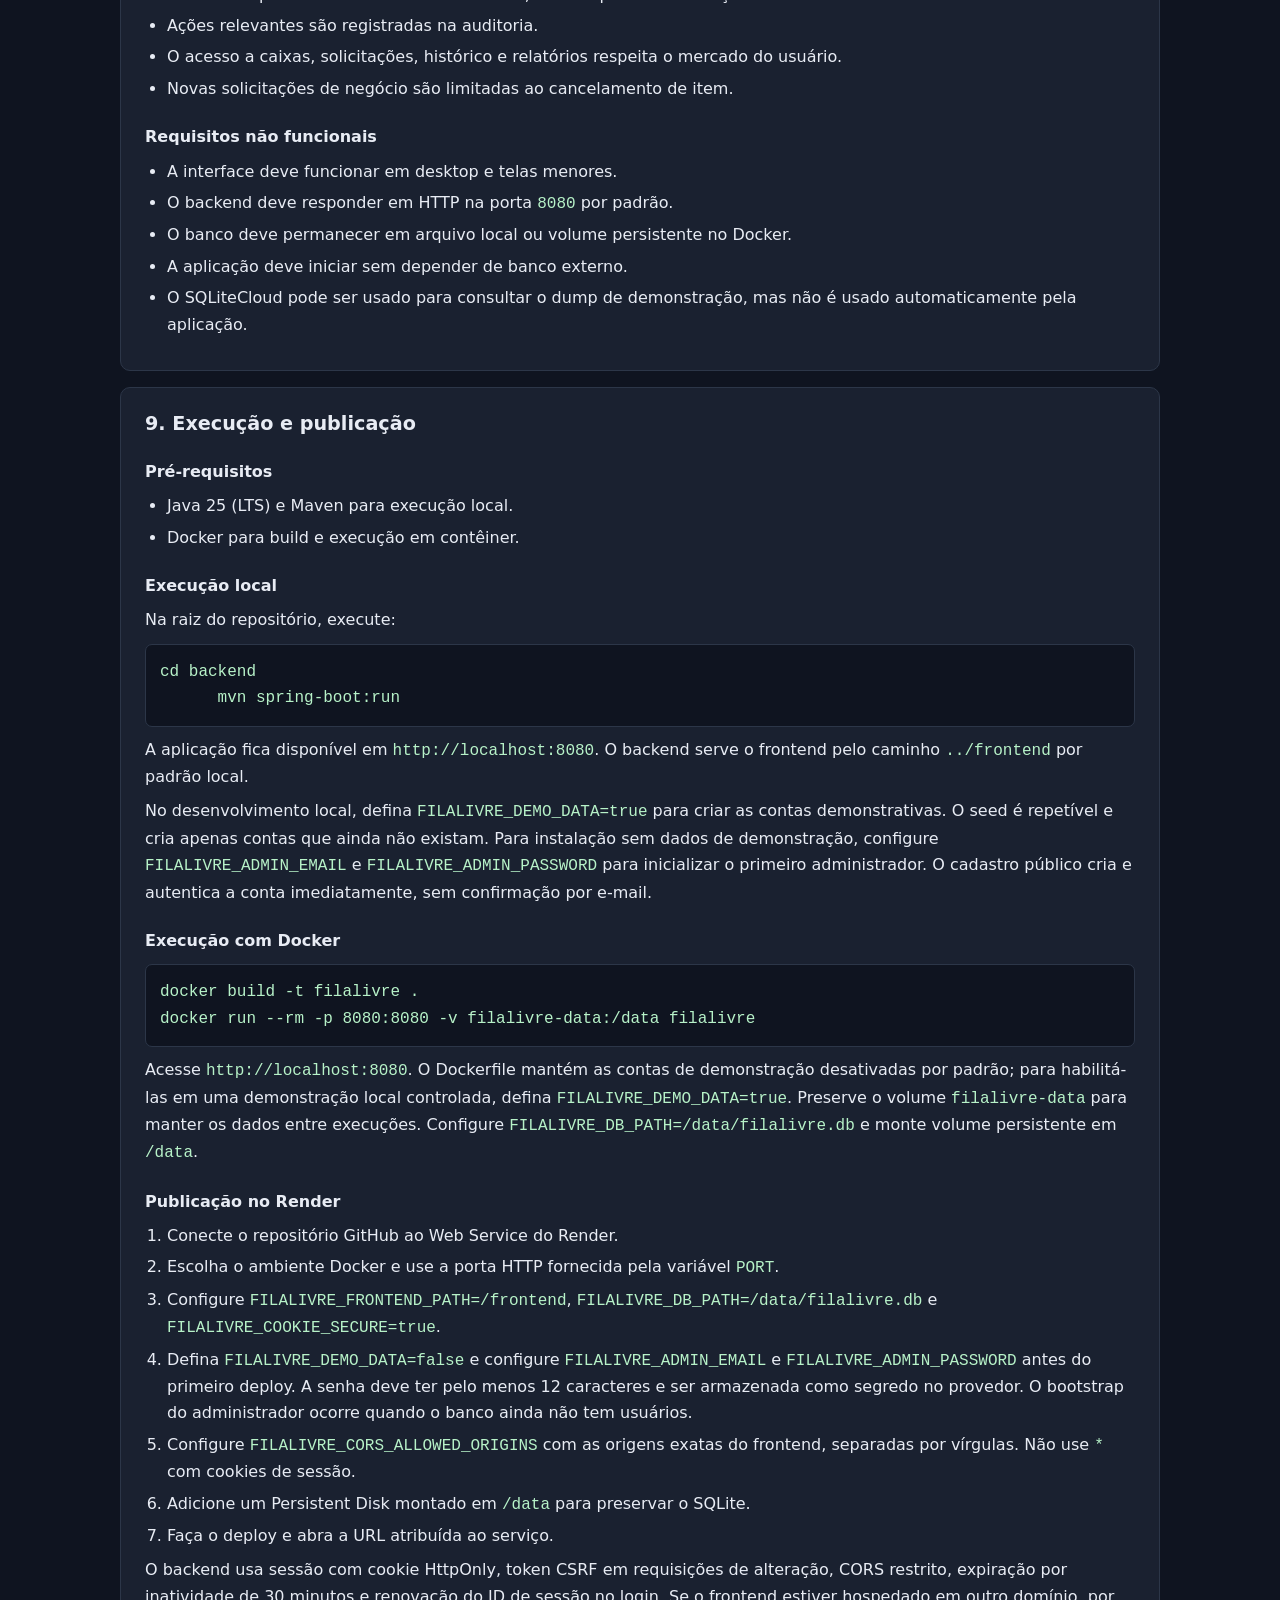
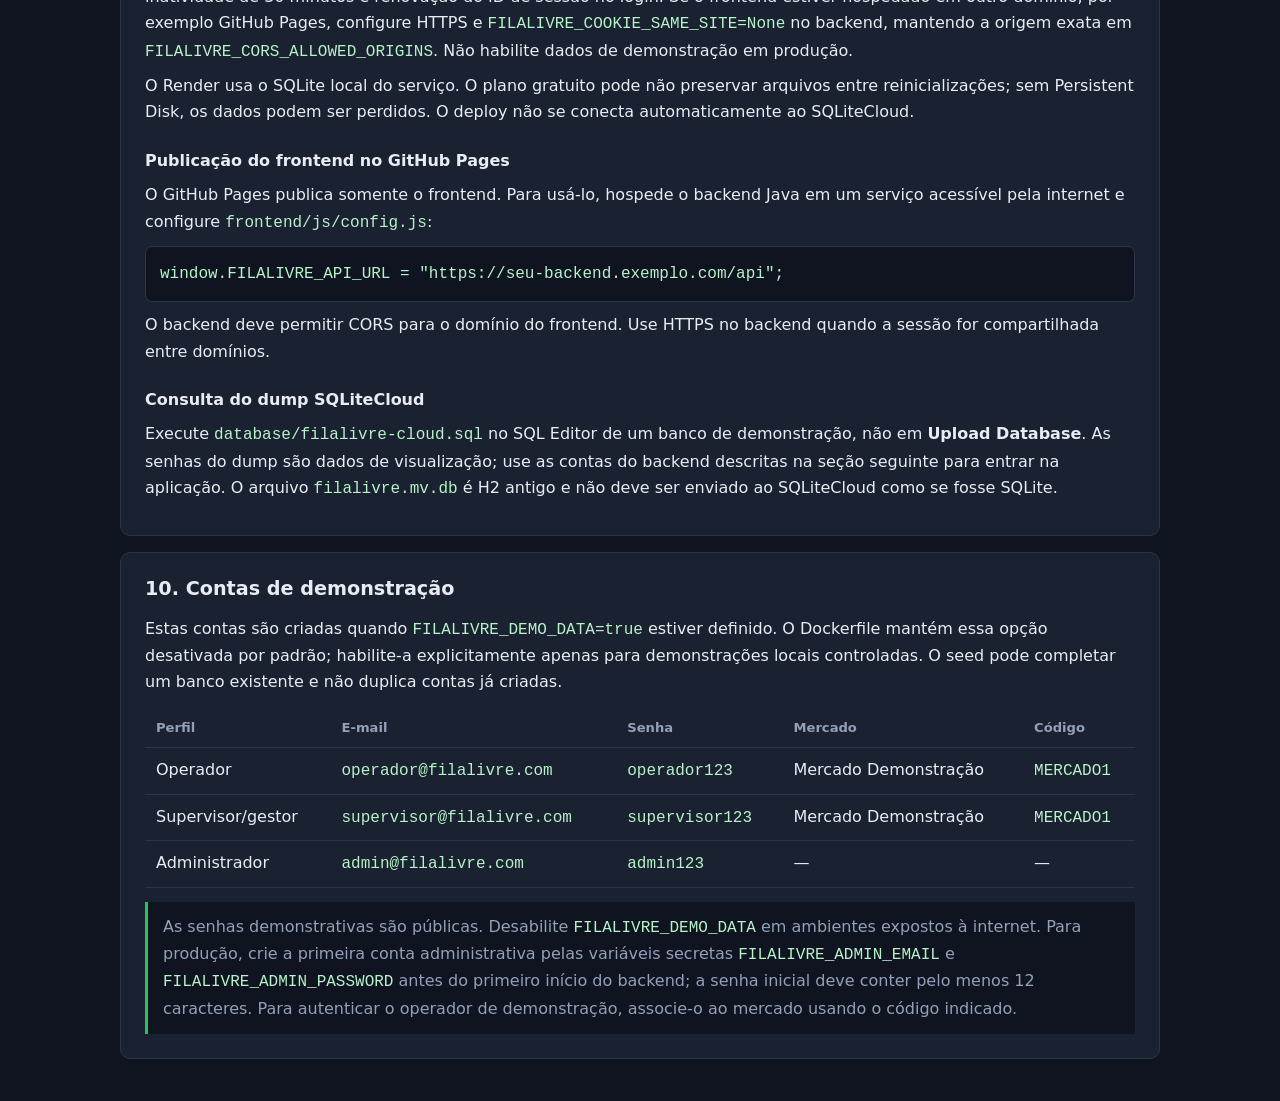
==== commit 9cca0418: "melhorando" ====
--- a/meuprojetojipex.html
+++ b/meuprojetojipex.html
@@ -125,7 +125,7 @@
       <section id="arquitetura">
         <h2>7. Arquitetura e requisitos de sistema</h2>
         <h3>Stack</h3>
-        <ul><li><strong>Backend:</strong> Java 21, Spring Boot, Spring Security, Spring Data JPA e Hibernate.</li><li><strong>Persistência:</strong> SQLite; caminho padrão <code>database/filalivre.db</code>, configurável por <code>FILALIVRE_DB_PATH</code>.</li><li><strong>Frontend:</strong> HTML5, CSS3 e JavaScript Vanilla para interação com a API REST.</li><li><strong>Execução:</strong> Maven localmente ou Docker com Java 21.</li><li><strong>Modelo SQL de referência:</strong> <code>database/schema.sql</code>.</li></ul>
+        <ul><li><strong>Backend:</strong> Java 25 (LTS), Spring Boot, Spring Security, Spring Data JPA e Hibernate.</li><li><strong>Persistência:</strong> SQLite; caminho padrão <code>database/filalivre.db</code>, configurável por <code>FILALIVRE_DB_PATH</code>.</li><li><strong>Frontend:</strong> HTML5, CSS3 e JavaScript Vanilla para interação com a API REST.</li><li><strong>Execução:</strong> Maven localmente ou Docker com Java 25.</li><li><strong>Modelo SQL de referência:</strong> <code>database/schema.sql</code>.</li></ul>
         <h3>Persistência</h3><p>O Hibernate cria e atualiza as tabelas com <code>ddl-auto: update</code>. A aplicação usa o driver SQLite Xerial e o dialeto SQLite do Hibernate. O arquivo <code>database/filalivre-cloud.sql</code> é um dump independente para visualização no SQLiteCloud; não é a conexão usada pelo Render. O arquivo <code>filalivre.mv.db</code> é H2 e não deve ser enviado ao SQLiteCloud como se fosse SQLite.</p>
         <h3>API principal</h3>
         <div class="table-wrap"><table><thead><tr><th>Método</th><th>Rota</th><th>Perfil</th></tr></thead><tbody>
@@ -147,7 +147,7 @@
       </section>
       <section id="execucao">
         <h2>9. Execução e publicação</h2>
-        <h3>Pré-requisitos</h3><ul><li>Java 21 e Maven para execução local.</li><li>Docker para build e execução em contêiner.</li></ul>
+        <h3>Pré-requisitos</h3><ul><li>Java 25 (LTS) e Maven para execução local.</li><li>Docker para build e execução em contêiner.</li></ul>
         <h3>Execução local</h3><p>Na raiz do repositório, execute:</p><pre><code>cd backend
       mvn spring-boot:run</code></pre>
         <p>A aplicação fica disponível em <code>http://localhost:8080</code>. O backend serve o frontend pelo caminho <code>../frontend</code> por padrão local.</p>
